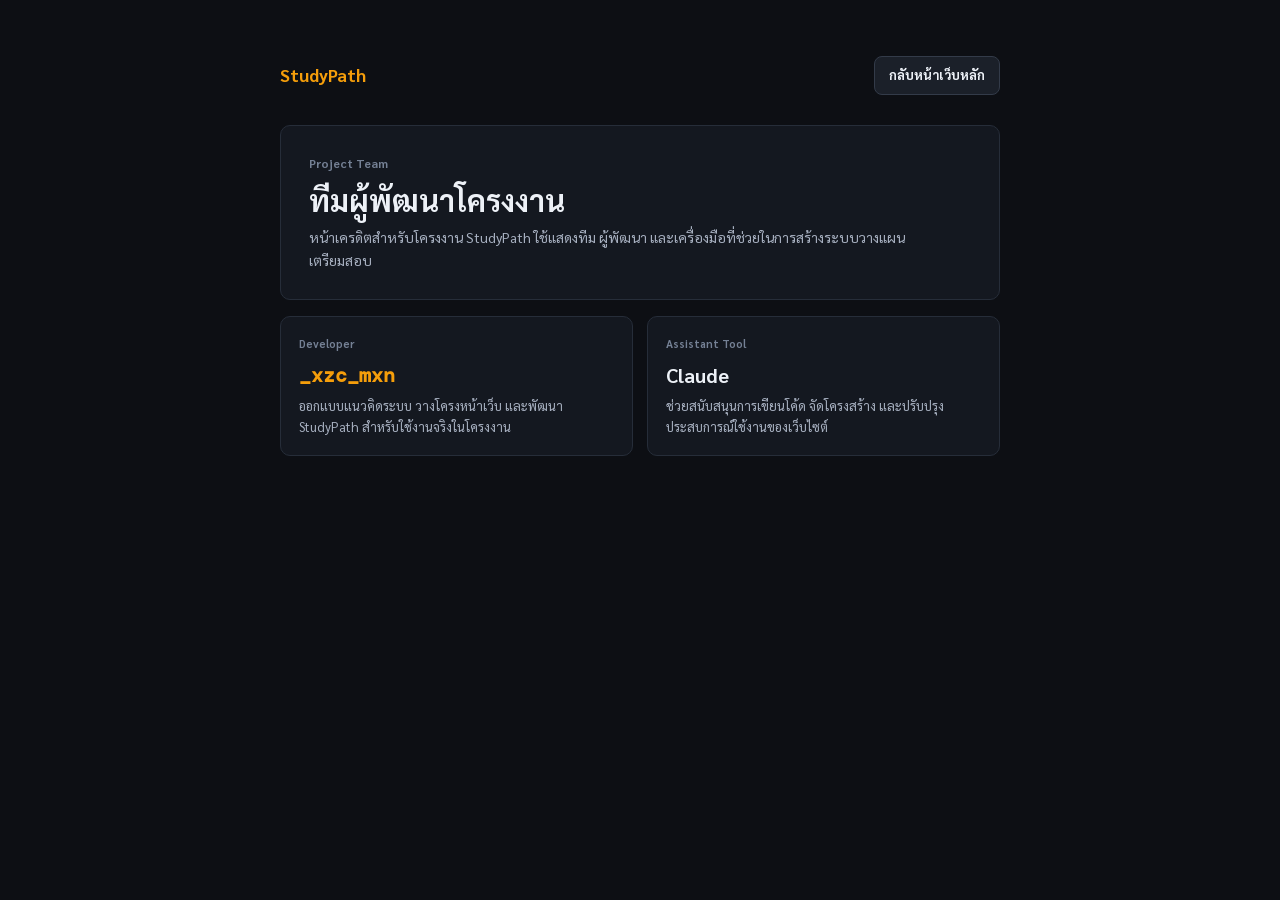
==== team.html @ a4af1783 "Create team.html" ====
<!DOCTYPE html>
<html lang="th">
<head>
<meta charset="UTF-8">
<meta name="viewport" content="width=device-width, initial-scale=1.0">
<title>StudyPath Team</title>
<link rel="preconnect" href="https://fonts.googleapis.com">
<link href="https://fonts.googleapis.com/css2?family=Sarabun:wght@300;400;500;600;700&family=DM+Mono:wght@400;500&display=swap" rel="stylesheet">
<style>
*,*::before,*::after{box-sizing:border-box;margin:0;padding:0}
:root{
  --bg:#0d0f14;--bg2:#141820;--bg3:#1b2029;
  --border:#262d39;--border2:#333b49;
  --text:#edf1f7;--text2:#a7b0c0;--text3:#758195;
  --amber:#f59e0b;--teal:#14b8a6;
}
body{font-family:'Sarabun',sans-serif;background:var(--bg);color:var(--text);min-height:100vh;line-height:1.6}
.wrap{max-width:760px;margin:0 auto;padding:56px 20px}
.top{display:flex;justify-content:space-between;align-items:center;gap:12px;margin-bottom:30px}
.brand{font-size:18px;font-weight:700;color:var(--amber)}
.back{display:inline-flex;align-items:center;justify-content:center;min-height:36px;padding:8px 14px;border-radius:8px;border:1px solid var(--border2);background:var(--bg3);color:var(--text);text-decoration:none;font-size:13px;font-weight:700}
.back:hover{border-color:var(--amber);color:var(--amber)}
.hero{border:1px solid var(--border);border-radius:10px;background:var(--bg2);padding:28px;margin-bottom:16px}
.eyebrow{font-size:12px;color:var(--text3);font-weight:700;margin-bottom:8px}
h1{font-size:30px;line-height:1.25;margin-bottom:8px}
.sub{color:var(--text2);font-size:14px;max-width:620px}
.grid{display:grid;grid-template-columns:repeat(2,1fr);gap:14px;margin-top:16px}
.card{border:1px solid var(--border);border-radius:10px;background:var(--bg2);padding:18px}
.role{font-size:11px;color:var(--text3);font-weight:700;margin-bottom:6px}
.name{font-size:20px;font-weight:700}
.desc{font-size:13px;color:var(--text2);margin-top:5px}
.mono{font-family:'DM Mono',monospace;color:var(--amber)}
@media(max-width:640px){.wrap{padding:32px 14px}.top{align-items:flex-start;flex-direction:column}.grid{grid-template-columns:1fr}h1{font-size:24px}}
</style>
</head>
<body>
  <main class="wrap">
    <div class="top">
      <div class="brand">StudyPath</div>
      <a class="back" href="โครงงาน.html">กลับหน้าเว็บหลัก</a>
    </div>
    <section class="hero">
      <div class="eyebrow">Project Team</div>
      <h1>ทีมผู้พัฒนาโครงงาน</h1>
      <p class="sub">หน้าเครดิตสำหรับโครงงาน StudyPath ใช้แสดงทีม ผู้พัฒนา และเครื่องมือที่ช่วยในการสร้างระบบวางแผนเตรียมสอบ</p>
    </section>
    <section class="grid">
      <div class="card">
        <div class="role">Developer</div>
        <div class="name mono">_xzc_mxn</div>
        <div class="desc">ออกแบบแนวคิดระบบ วางโครงหน้าเว็บ และพัฒนา StudyPath สำหรับใช้งานจริงในโครงงาน</div>
      </div>
      <div class="card">
        <div class="role">Assistant Tool</div>
        <div class="name">Claude</div>
        <div class="desc">ช่วยสนับสนุนการเขียนโค้ด จัดโครงสร้าง และปรับปรุงประสบการณ์ใช้งานของเว็บไซต์</div>
      </div>
    </section>
  </main>
</body>
</html>
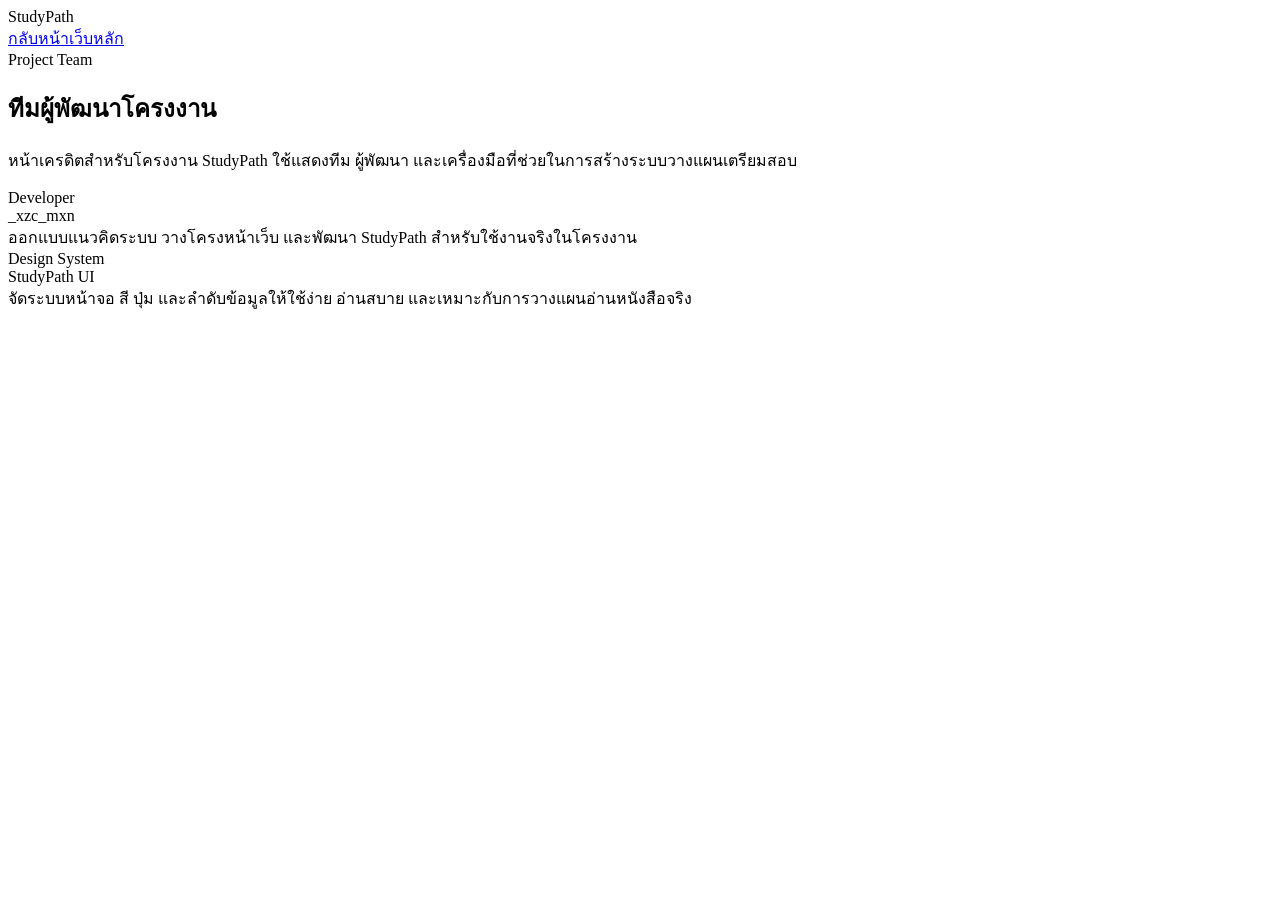
==== commit 733bb57a: "Create team.html" ====
--- a/team.html
+++ b/team.html
@@ -6,38 +6,14 @@
 <title>StudyPath Team</title>
 <link rel="preconnect" href="https://fonts.googleapis.com">
 <link href="https://fonts.googleapis.com/css2?family=Sarabun:wght@300;400;500;600;700&family=DM+Mono:wght@400;500&display=swap" rel="stylesheet">
-<style>
-*,*::before,*::after{box-sizing:border-box;margin:0;padding:0}
-:root{
-  --bg:#0d0f14;--bg2:#141820;--bg3:#1b2029;
-  --border:#262d39;--border2:#333b49;
-  --text:#edf1f7;--text2:#a7b0c0;--text3:#758195;
-  --amber:#f59e0b;--teal:#14b8a6;
-}
-body{font-family:'Sarabun',sans-serif;background:var(--bg);color:var(--text);min-height:100vh;line-height:1.6}
-.wrap{max-width:760px;margin:0 auto;padding:56px 20px}
-.top{display:flex;justify-content:space-between;align-items:center;gap:12px;margin-bottom:30px}
-.brand{font-size:18px;font-weight:700;color:var(--amber)}
-.back{display:inline-flex;align-items:center;justify-content:center;min-height:36px;padding:8px 14px;border-radius:8px;border:1px solid var(--border2);background:var(--bg3);color:var(--text);text-decoration:none;font-size:13px;font-weight:700}
-.back:hover{border-color:var(--amber);color:var(--amber)}
-.hero{border:1px solid var(--border);border-radius:10px;background:var(--bg2);padding:28px;margin-bottom:16px}
-.eyebrow{font-size:12px;color:var(--text3);font-weight:700;margin-bottom:8px}
-h1{font-size:30px;line-height:1.25;margin-bottom:8px}
-.sub{color:var(--text2);font-size:14px;max-width:620px}
-.grid{display:grid;grid-template-columns:repeat(2,1fr);gap:14px;margin-top:16px}
-.card{border:1px solid var(--border);border-radius:10px;background:var(--bg2);padding:18px}
-.role{font-size:11px;color:var(--text3);font-weight:700;margin-bottom:6px}
-.name{font-size:20px;font-weight:700}
-.desc{font-size:13px;color:var(--text2);margin-top:5px}
-.mono{font-family:'DM Mono',monospace;color:var(--amber)}
-@media(max-width:640px){.wrap{padding:32px 14px}.top{align-items:flex-start;flex-direction:column}.grid{grid-template-columns:1fr}h1{font-size:24px}}
-</style>
+<link rel="stylesheet" href="team.css">
+
 </head>
 <body>
   <main class="wrap">
     <div class="top">
       <div class="brand">StudyPath</div>
-      <a class="back" href="โครงงาน.html">กลับหน้าเว็บหลัก</a>
+      <a class="back" href="https://xzc-mxn.github.io/">กลับหน้าเว็บหลัก</a>
     </div>
     <section class="hero">
       <div class="eyebrow">Project Team</div>
@@ -51,9 +27,9 @@
         <div class="desc">ออกแบบแนวคิดระบบ วางโครงหน้าเว็บ และพัฒนา StudyPath สำหรับใช้งานจริงในโครงงาน</div>
       </div>
       <div class="card">
-        <div class="role">Assistant Tool</div>
-        <div class="name">Claude</div>
-        <div class="desc">ช่วยสนับสนุนการเขียนโค้ด จัดโครงสร้าง และปรับปรุงประสบการณ์ใช้งานของเว็บไซต์</div>
+        <div class="role">Design System</div>
+        <div class="name">StudyPath UI</div>
+        <div class="desc">จัดระบบหน้าจอ สี ปุ่ม และลำดับข้อมูลให้ใช้ง่าย อ่านสบาย และเหมาะกับการวางแผนอ่านหนังสือจริง</div>
       </div>
     </section>
   </main>
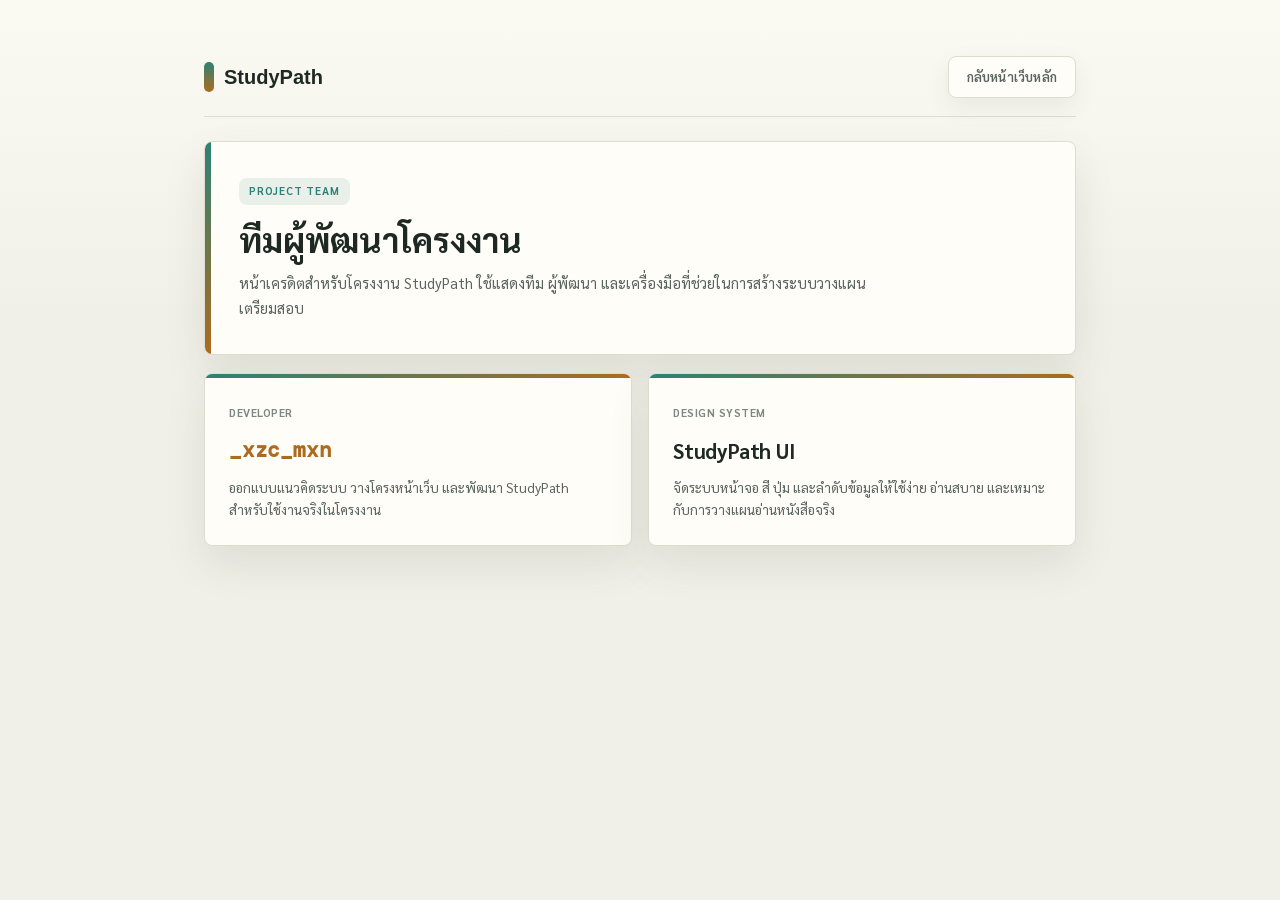
==== commit 6962961b: "Update team.html" ====
--- a/team.html
+++ b/team.html
@@ -6,7 +6,8 @@
 <title>StudyPath Team</title>
 <link rel="preconnect" href="https://fonts.googleapis.com">
 <link href="https://fonts.googleapis.com/css2?family=Sarabun:wght@300;400;500;600;700&family=DM+Mono:wght@400;500&display=swap" rel="stylesheet">
-<link rel="stylesheet" href="team.css">
+<link rel="stylesheet" href="css/team.css">
+<link rel="stylesheet" href="css/team-redesign.css">
 
 </head>
 <body>
--- a/css/team.css
+++ b/css/team.css
@@ -0,0 +1,287 @@
+*,*::before,*::after{box-sizing:border-box;margin:0;padding:0}
+:root{
+  --bg:#141a1e;--bg2:#1a2027;--bg3:#212830;
+  --border:#2a3340;--border2:#354050;
+  --text:#e8ecf1;--text2:#a3b1c2;--text3:#6c7e93;
+  --sage:#7cc4a0;--peach:#e8a87c;
+}
+
+body{
+  font-family:'Sarabun',sans-serif;
+  background:var(--bg);
+  color:var(--text);
+  min-height:100vh;
+  line-height:1.65;
+  font-size:15px;
+}
+
+/* ── Layout ── */
+.wrap{
+  max-width:780px;
+  margin:0 auto;
+  padding:64px 24px 80px;
+}
+
+/* ── Top Bar ── */
+.top{
+  display:flex;
+  justify-content:space-between;
+  align-items:center;
+  gap:16px;
+  margin-bottom:36px;
+}
+
+.brand{
+  font-size:19px;
+  font-weight:700;
+  color:var(--sage);
+  letter-spacing:-0.3px;
+}
+
+.back{
+  display:inline-flex;
+  align-items:center;
+  justify-content:center;
+  min-height:40px;
+  padding:9px 18px;
+  border-radius:10px;
+  border:1px solid var(--border2);
+  background:var(--bg3);
+  color:var(--text2);
+  text-decoration:none;
+  font-size:13px;
+  font-weight:600;
+  letter-spacing:0.2px;
+  transition:all .25s ease;
+}
+.back:hover{
+  border-color:var(--sage);
+  color:var(--sage);
+  background:rgba(124,196,160,.06);
+  transform:translateY(-1px);
+}
+
+/* ── Hero Section ── */
+.hero{
+  border:1px solid var(--border);
+  border-radius:14px;
+  background:var(--bg2);
+  padding:34px 32px;
+  margin-bottom:20px;
+  box-shadow:0 4px 24px rgba(0,0,0,.18);
+  transition:box-shadow .3s ease;
+}
+.hero:hover{
+  box-shadow:0 6px 32px rgba(0,0,0,.25);
+}
+
+.eyebrow{
+  display:inline-block;
+  font-size:11px;
+  color:var(--sage);
+  font-weight:700;
+  letter-spacing:1.5px;
+  text-transform:uppercase;
+  margin-bottom:12px;
+  padding:4px 10px;
+  background:rgba(124,196,160,.08);
+  border-radius:6px;
+}
+
+h1{
+  font-size:28px;
+  font-weight:700;
+  line-height:1.3;
+  margin-bottom:10px;
+  letter-spacing:-0.3px;
+}
+
+.sub{
+  color:var(--text2);
+  font-size:14.5px;
+  max-width:640px;
+  line-height:1.7;
+}
+
+/* ── Card Grid ── */
+.grid{
+  display:grid;
+  grid-template-columns:repeat(2,1fr);
+  gap:18px;
+  margin-top:20px;
+}
+
+.card{
+  border:1px solid var(--border);
+  border-radius:14px;
+  background:var(--bg2);
+  padding:26px 24px;
+  box-shadow:0 2px 16px rgba(0,0,0,.12);
+  transition:all .3s ease;
+  position:relative;
+  overflow:hidden;
+}
+.card::before{
+  content:'';
+  position:absolute;
+  top:0;left:0;right:0;
+  height:3px;
+  background:linear-gradient(90deg,var(--sage),var(--peach));
+  opacity:0;
+  transition:opacity .3s ease;
+}
+.card:hover{
+  border-color:var(--border2);
+  box-shadow:0 8px 32px rgba(0,0,0,.22);
+  transform:translateY(-3px);
+}
+.card:hover::before{
+  opacity:1;
+}
+
+.role{
+  display:inline-block;
+  font-size:11px;
+  color:var(--text3);
+  font-weight:700;
+  letter-spacing:1px;
+  text-transform:uppercase;
+  margin-bottom:10px;
+}
+
+.name{
+  font-size:21px;
+  font-weight:700;
+  letter-spacing:-0.2px;
+}
+
+.desc{
+  font-size:13.5px;
+  color:var(--text2);
+  margin-top:8px;
+  line-height:1.65;
+}
+
+.mono{
+  font-family:'DM Mono',monospace;
+  background:linear-gradient(135deg,var(--sage),var(--peach));
+  -webkit-background-clip:text;
+  -webkit-text-fill-color:transparent;
+  background-clip:text;
+}
+
+/* ── Responsive ── */
+@media(max-width:640px){
+  .wrap{padding:36px 16px 60px}
+  .top{align-items:flex-start;flex-direction:column}
+  .grid{grid-template-columns:1fr}
+  h1{font-size:24px}
+  .hero{padding:26px 22px}
+  .card{padding:22px 20px}
+}
+
+/* ---- */
+
+:root{
+  --bg:#f4f4ee;
+  --bg2:#fffdf7;
+  --bg3:#eef3ee;
+  --border:#d9ded5;
+  --border2:#c4ccbf;
+  --text:#202923;
+  --text2:#536057;
+  --text3:#7a857b;
+  --sage:#2d8677;
+  --peach:#b56f18;
+  --shadow:0 16px 36px rgba(52,64,55,.1);
+}
+body{
+  background:linear-gradient(180deg,rgba(255,253,247,.6),transparent 280px),var(--bg);
+  color:var(--text);
+}
+.wrap{
+  max-width:900px;
+  padding:56px 24px 72px;
+}
+.top{
+  margin-bottom:24px;
+  padding-bottom:18px;
+  border-bottom:1px solid var(--border);
+}
+.brand{
+  display:flex;
+  align-items:center;
+  gap:9px;
+  color:var(--text);
+  letter-spacing:0;
+}
+.brand::before{
+  content:'';
+  width:9px;
+  height:24px;
+  border-radius:6px;
+  background:linear-gradient(180deg,var(--sage),var(--peach));
+}
+.back{
+  min-height:42px;
+  border-radius:8px;
+  background:var(--bg2);
+  color:var(--text2);
+  box-shadow:0 8px 22px rgba(52,64,55,.08);
+}
+.back:hover{
+  background:var(--bg3);
+  color:var(--peach);
+  border-color:var(--peach);
+}
+.hero,.card{
+  border-radius:8px;
+  background:var(--bg2);
+  border-color:var(--border);
+  box-shadow:var(--shadow);
+}
+.hero{
+  padding:32px;
+  margin-bottom:18px;
+}
+.hero:hover,.card:hover{box-shadow:0 18px 42px rgba(52,64,55,.13);}
+.eyebrow{
+  color:var(--sage);
+  background:rgba(45,134,119,.1);
+  border-radius:8px;
+  letter-spacing:.8px;
+}
+h1{
+  color:var(--text);
+  font-size:30px;
+  letter-spacing:0;
+}
+.sub{color:var(--text2);}
+.grid{
+  gap:16px;
+  margin-top:18px;
+}
+.card{
+  padding:24px;
+}
+.card::before{
+  height:4px;
+  opacity:1;
+}
+.role{
+  color:var(--text3);
+  letter-spacing:.5px;
+}
+.name{color:var(--text);}
+.mono{
+  background:none;
+  -webkit-text-fill-color:currentColor;
+  color:var(--peach);
+}
+.desc{color:var(--text2);}
+@media(max-width:640px){
+  .wrap{padding:34px 16px 56px;}
+  .top{gap:14px;}
+  .hero{padding:24px 20px;}
+  h1{font-size:25px;}
+}
--- a/css/team-redesign.css
+++ b/css/team-redesign.css
@@ -0,0 +1,178 @@
+/* Team page aligned with the StudyPath workspace redesign */
+:root{
+  --bg:#f1f0e8;
+  --bg2:#fffdf7;
+  --bg3:#f7f6ee;
+  --border:#dddccf;
+  --border2:#c8c7b8;
+  --text:#1f2924;
+  --text2:#58645d;
+  --text3:#7b877f;
+  --sage:#2c8277;
+  --peach:#ac6b1f;
+  --shadow:0 18px 42px rgba(68,73,58,.11);
+}
+
+html{
+  background:var(--bg);
+}
+
+body{
+  min-height:100vh;
+  background:
+    linear-gradient(180deg,rgba(255,253,247,.72),transparent 320px),
+    var(--bg);
+  color:var(--text);
+  line-height:1.7;
+}
+
+body::before{
+  content:'';
+  position:fixed;
+  inset:0;
+  z-index:-1;
+  pointer-events:none;
+  background-image:
+    linear-gradient(rgba(140,143,120,.12) 1px,transparent 1px),
+    linear-gradient(90deg,rgba(140,143,120,.1) 1px,transparent 1px);
+  background-size:44px 44px;
+}
+
+.wrap{
+  max-width:920px;
+  padding:56px 24px 80px;
+}
+
+.top{
+  margin-bottom:24px;
+  padding-bottom:18px;
+  border-bottom:1px solid var(--border);
+}
+
+.brand{
+  display:flex;
+  align-items:center;
+  gap:10px;
+  color:var(--text);
+  font-size:20px;
+  font-weight:800;
+  letter-spacing:0;
+}
+
+.brand::before{
+  content:'';
+  width:10px;
+  height:30px;
+  border-radius:8px;
+  background:linear-gradient(180deg,var(--sage),var(--peach));
+}
+
+.back{
+  min-height:42px;
+  border-radius:8px;
+  background:var(--bg2);
+  border-color:var(--border);
+  color:var(--text2);
+  box-shadow:0 9px 24px rgba(68,73,58,.08);
+}
+
+.back:hover{
+  background:var(--bg3);
+  border-color:var(--peach);
+  color:var(--peach);
+}
+
+.hero,
+.card{
+  border-radius:8px;
+  background:var(--bg2);
+  border:1px solid var(--border);
+  box-shadow:var(--shadow);
+}
+
+.hero{
+  position:relative;
+  overflow:hidden;
+  padding:34px;
+  margin-bottom:18px;
+}
+
+.hero::before{
+  content:'';
+  position:absolute;
+  left:0;
+  top:0;
+  bottom:0;
+  width:6px;
+  background:linear-gradient(180deg,var(--sage),var(--peach));
+}
+
+.eyebrow{
+  color:var(--sage);
+  background:rgba(44,130,119,.1);
+  border-radius:8px;
+  letter-spacing:.8px;
+}
+
+h1{
+  color:var(--text);
+  font-size:clamp(25px,4vw,34px);
+  letter-spacing:0;
+}
+
+.sub{
+  color:var(--text2);
+}
+
+.grid{
+  gap:16px;
+  margin-top:18px;
+}
+
+.card{
+  padding:24px;
+}
+
+.card::before{
+  height:4px;
+  opacity:1;
+}
+
+.card:hover{
+  border-color:var(--border2);
+  box-shadow:0 20px 48px rgba(68,73,58,.13);
+}
+
+.role{
+  color:var(--text3);
+  letter-spacing:.5px;
+}
+
+.name{
+  color:var(--text);
+}
+
+.mono{
+  background:none;
+  -webkit-text-fill-color:currentColor;
+  color:var(--peach);
+}
+
+.desc{
+  color:var(--text2);
+}
+
+@media(max-width:640px){
+  .wrap{
+    padding:34px 16px 58px;
+  }
+
+  .top{
+    align-items:flex-start;
+    gap:14px;
+  }
+
+  .hero{
+    padding:26px 22px;
+  }
+}
